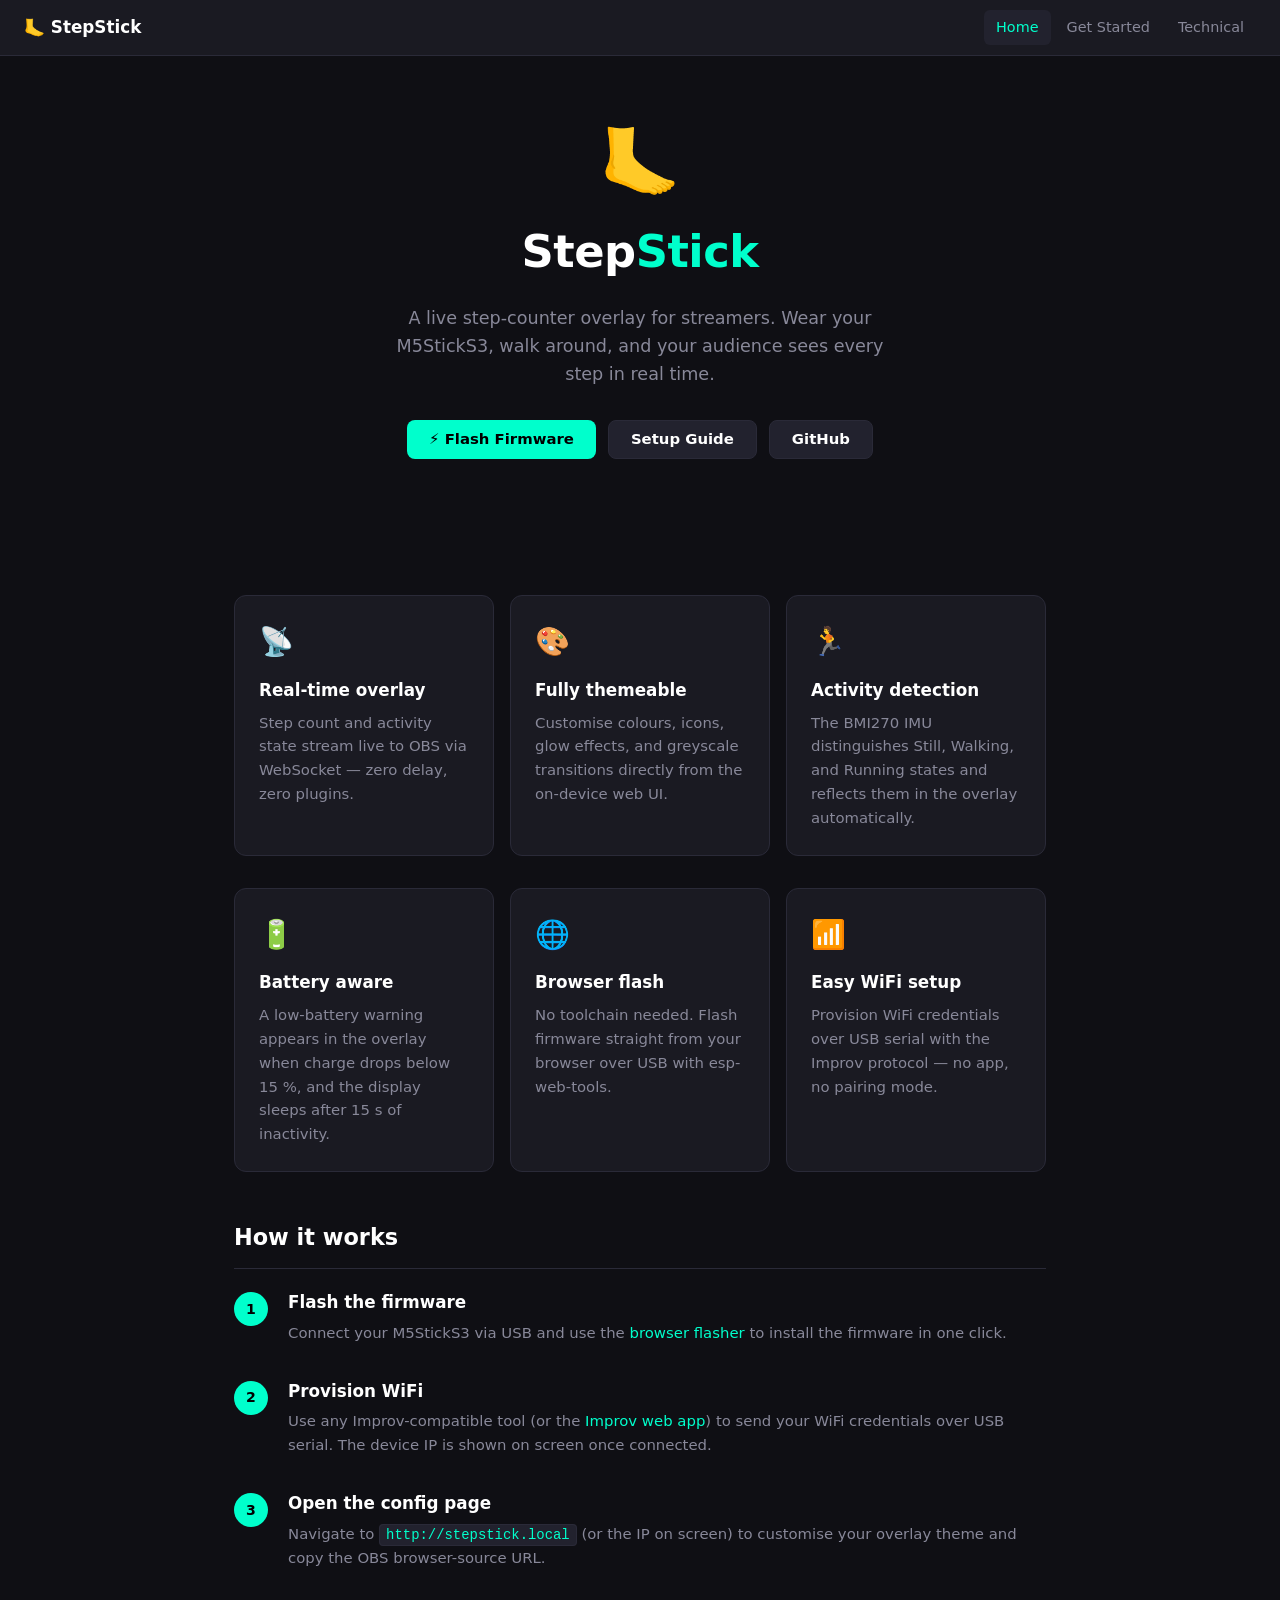
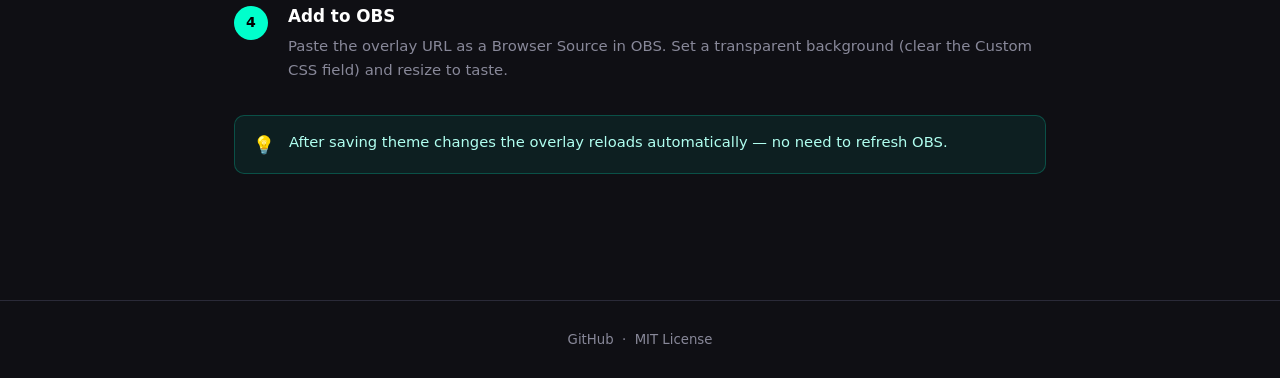
==== docs/index.html @ cbdf73ab "chore: only use stepstick naming" ====
<!DOCTYPE html>
<html lang="en">
<head>
  <meta charset="UTF-8">
  <meta name="viewport" content="width=device-width, initial-scale=1.0">
  <title>StepStick — Stream Pedometer</title>
  <meta name="description" content="A step-counter overlay for live streamers. Runs on M5Stack StickS3 and integrates with OBS via browser source.">
  <link rel="icon" href="data:image/svg+xml,<svg xmlns='http://www.w3.org/2000/svg' viewBox='0 0 100 100'><text y='.9em' font-size='90'>🦶</text></svg>">
  <link rel="stylesheet" href="./style.css">
</head>
<body>

<nav>
  <a class="nav-brand" href="./index.html">🦶 StepStick</a>
  <div class="nav-links">
    <a href="./index.html" class="active">Home</a>
    <a href="./setup.html">Get Started</a>
    <a href="./technical.html">Technical</a>
  </div>
</nav>

<div class="hero">
  <span class="hero-icon">🦶</span>
  <h1>Step<span>Stick</span></h1>
  <p>A live step-counter overlay for streamers. Wear your M5StickS3, walk around, and your audience sees every step in real time.</p>
  <div class="btn-row">
    <a class="btn btn-primary" href="./flash.html">⚡ Flash Firmware</a>
    <a class="btn btn-secondary" href="./setup.html">Setup Guide</a>
    <a class="btn btn-secondary" href="https://github.com/jhlwscom/stepstick">GitHub</a>
  </div>
</div>

<div class="container">

  <div class="card-grid">
    <div class="card">
      <div class="card-icon">📡</div>
      <h2>Real-time overlay</h2>
      <p>Step count and activity state stream live to OBS via WebSocket — zero delay, zero plugins.</p>
    </div>
    <div class="card">
      <div class="card-icon">🎨</div>
      <h2>Fully themeable</h2>
      <p>Customise colours, icons, glow effects, and greyscale transitions directly from the on-device web UI.</p>
    </div>
    <div class="card">
      <div class="card-icon">🏃</div>
      <h2>Activity detection</h2>
      <p>The BMI270 IMU distinguishes Still, Walking, and Running states and reflects them in the overlay automatically.</p>
    </div>
    <div class="card">
      <div class="card-icon">🔋</div>
      <h2>Battery aware</h2>
      <p>A low-battery warning appears in the overlay when charge drops below 15 %, and the display sleeps after 15 s of inactivity.</p>
    </div>
    <div class="card">
      <div class="card-icon">🌐</div>
      <h2>Browser flash</h2>
      <p>No toolchain needed. Flash firmware straight from your browser over USB with esp-web-tools.</p>
    </div>
    <div class="card">
      <div class="card-icon">📶</div>
      <h2>Easy WiFi setup</h2>
      <p>Provision WiFi credentials over USB serial with the Improv protocol — no app, no pairing mode.</p>
    </div>
  </div>

  <h2 class="section-title">How it works</h2>

  <ol class="steps">
    <li>
      <div class="step-body">
        <h3>Flash the firmware</h3>
        <p>Connect your M5StickS3 via USB and use the <a href="./flash.html">browser flasher</a> to install the firmware in one click.</p>
      </div>
    </li>
    <li>
      <div class="step-body">
        <h3>Provision WiFi</h3>
        <p>Use any Improv-compatible tool (or the <a href="https://www.improv-wifi.com">Improv web app</a>) to send your WiFi credentials over USB serial. The device IP is shown on screen once connected.</p>
      </div>
    </li>
    <li>
      <div class="step-body">
        <h3>Open the config page</h3>
        <p>Navigate to <code>http://stepstick.local</code> (or the IP on screen) to customise your overlay theme and copy the OBS browser-source URL.</p>
      </div>
    </li>
    <li>
      <div class="step-body">
        <h3>Add to OBS</h3>
        <p>Paste the overlay URL as a Browser Source in OBS. Set a transparent background (clear the Custom CSS field) and resize to taste.</p>
      </div>
    </li>
  </ol>

  <div class="callout tip">
    <span class="callout-icon">💡</span>
    <span>After saving theme changes the overlay reloads automatically — no need to refresh OBS.</span>
  </div>

</div>

<footer>
  <a href="https://github.com/jhlwscom/stepstick">GitHub</a> &nbsp;·&nbsp;
  MIT License
</footer>

</body>
</html>
---- docs/style.css ----
:root {
  --bg: #0f0f14;
  --surface: #1a1a22;
  --surface-2: #22222e;
  --border: #2a2a38;
  --text: #ffffff;
  --muted: #888899;
  --accent: #00ffcc;
  --danger: #ff4444;
}

* { box-sizing: border-box; margin: 0; padding: 0; }

body {
  font-family: system-ui, -apple-system, sans-serif;
  background: var(--bg);
  color: var(--text);
  min-height: 100vh;
  line-height: 1.6;
}

a { color: var(--accent); text-decoration: none; }
a:hover { text-decoration: underline; }

/* ── Navigation ── */
nav {
  display: flex;
  align-items: center;
  justify-content: space-between;
  padding: 0 24px;
  height: 56px;
  border-bottom: 1px solid var(--border);
  background: var(--surface);
  position: sticky;
  top: 0;
  z-index: 100;
}

.nav-brand {
  display: flex;
  align-items: center;
  gap: 10px;
  font-weight: 700;
  font-size: 1.05rem;
  color: var(--text);
  text-decoration: none;
}

.nav-links {
  display: flex;
  gap: 4px;
}

.nav-links a {
  color: var(--muted);
  padding: 6px 12px;
  border-radius: 6px;
  font-size: 0.9rem;
  transition: color 0.15s, background 0.15s;
}

.nav-links a:hover,
.nav-links a.active {
  color: var(--text);
  background: var(--surface-2);
  text-decoration: none;
}

.nav-links a.active { color: var(--accent); }

/* ── Layout ── */
.container {
  max-width: 860px;
  margin: 0 auto;
  padding: 48px 24px;
}

/* ── Hero ── */
.hero {
  text-align: center;
  padding: 72px 24px 56px;
  max-width: 700px;
  margin: 0 auto;
}

.hero-icon {
  font-size: 64px;
  line-height: 1;
  margin-bottom: 24px;
  display: block;
}

.hero h1 {
  font-size: 2.8rem;
  font-weight: 800;
  letter-spacing: -0.5px;
  margin-bottom: 16px;
}

.hero h1 span { color: var(--accent); }

.hero p {
  font-size: 1.1rem;
  color: var(--muted);
  max-width: 520px;
  margin: 0 auto 32px;
}

.btn-row {
  display: flex;
  gap: 12px;
  justify-content: center;
  flex-wrap: wrap;
}

/* ── Buttons ── */
.btn {
  display: inline-flex;
  align-items: center;
  gap: 8px;
  padding: 11px 22px;
  border-radius: 8px;
  font-weight: 600;
  font-size: 0.93rem;
  cursor: pointer;
  transition: opacity 0.15s, transform 0.1s;
  border: none;
  text-decoration: none;
  line-height: 1;
}

.btn:hover { opacity: 0.82; transform: translateY(-1px); text-decoration: none; }
.btn:active { transform: translateY(0); }

.btn-primary { background: var(--accent); color: #000; }
.btn-secondary { background: var(--surface-2); color: var(--text); border: 1px solid var(--border); }
.btn-install { background: var(--accent); color: #000; font-weight: 700; padding: 13px 28px; font-size: 1rem; border-radius: 8px; cursor: pointer; border: none; }
.btn-install:hover { opacity: 0.85; }

/* ── Cards ── */
.card {
  background: var(--surface);
  border: 1px solid var(--border);
  border-radius: 12px;
  padding: 24px;
  margin-bottom: 16px;
}

.card h2 {
  font-size: 1.05rem;
  font-weight: 700;
  margin-bottom: 8px;
}

.card p { color: var(--muted); font-size: 0.93rem; }

.card-grid {
  display: grid;
  grid-template-columns: repeat(auto-fill, minmax(230px, 1fr));
  gap: 16px;
  margin: 32px 0;
}

.card-icon { font-size: 28px; margin-bottom: 12px; }

/* ── Section title ── */
h2.section-title {
  font-size: 1.4rem;
  font-weight: 700;
  margin-bottom: 20px;
  padding-bottom: 12px;
  border-bottom: 1px solid var(--border);
}

/* ── Steps ── */
.steps { list-style: none; counter-reset: step; }

.steps > li {
  counter-increment: step;
  display: flex;
  gap: 20px;
  margin-bottom: 32px;
}

.steps > li::before {
  content: counter(step);
  flex-shrink: 0;
  width: 34px;
  height: 34px;
  background: var(--accent);
  color: #000;
  border-radius: 50%;
  display: flex;
  align-items: center;
  justify-content: center;
  font-weight: 800;
  font-size: 0.88rem;
  margin-top: 3px;
}

.step-body h3 { font-size: 1.05rem; font-weight: 700; margin-bottom: 6px; }

.step-body p,
.step-body ul { color: var(--muted); font-size: 0.93rem; }

.step-body ul { margin-top: 8px; padding-left: 20px; }
.step-body ul li { margin-bottom: 4px; list-style: disc; }

/* ── Code ── */
pre, code {
  font-family: 'Fira Code', 'Cascadia Code', ui-monospace, monospace;
  font-size: 0.87rem;
}

pre {
  background: var(--surface-2);
  border: 1px solid var(--border);
  border-radius: 8px;
  padding: 14px 18px;
  overflow-x: auto;
  margin: 10px 0;
}

code {
  background: var(--surface-2);
  border: 1px solid var(--border);
  padding: 2px 6px;
  border-radius: 4px;
  color: var(--accent);
}

pre code { background: none; border: none; padding: 0; color: var(--accent); }

/* ── Tables ── */
.table-wrap { overflow-x: auto; margin: 12px 0; border-radius: 10px; border: 1px solid var(--border); }

table { width: 100%; border-collapse: collapse; font-size: 0.9rem; }

th, td { text-align: left; padding: 10px 14px; border-bottom: 1px solid var(--border); }

th {
  color: var(--muted);
  font-weight: 600;
  font-size: 0.78rem;
  text-transform: uppercase;
  letter-spacing: 0.5px;
  background: var(--surface-2);
}

tr:last-child td { border-bottom: none; }

/* ── Callout ── */
.callout {
  display: flex;
  gap: 14px;
  padding: 14px 18px;
  border-radius: 10px;
  margin: 14px 0;
  font-size: 0.92rem;
}

.callout.tip {
  background: rgba(0, 255, 204, 0.07);
  border: 1px solid rgba(0, 255, 204, 0.22);
  color: #b0fff0;
}

.callout.warn {
  background: rgba(255, 68, 68, 0.07);
  border: 1px solid rgba(255, 68, 68, 0.22);
  color: #ffbbbb;
}

.callout-icon { font-size: 1.1rem; flex-shrink: 0; margin-top: 1px; }

/* ── Badge ── */
.badge {
  display: inline-block;
  padding: 2px 7px;
  border-radius: 4px;
  font-size: 0.75rem;
  font-weight: 700;
  text-transform: uppercase;
  letter-spacing: 0.4px;
  font-family: ui-monospace, monospace;
}

.badge-get  { background: rgba(0, 200, 100, 0.15); color: #00c864; }
.badge-post { background: rgba(255, 180, 0,   0.15); color: #ffb400; }
.badge-ws   { background: rgba(0, 200, 255,  0.15); color: #00c8ff; }

/* ── Footer ── */
footer {
  text-align: center;
  padding: 28px 24px;
  color: var(--muted);
  font-size: 0.83rem;
  border-top: 1px solid var(--border);
  margin-top: 64px;
}

footer a { color: var(--muted); }
footer a:hover { color: var(--accent); text-decoration: none; }

/* ── Responsive ── */
@media (max-width: 600px) {
  .hero h1 { font-size: 2rem; }
  .nav-links a { padding: 6px 8px; font-size: 0.8rem; }
  .container { padding: 32px 16px; }
  nav { padding: 0 16px; }
}
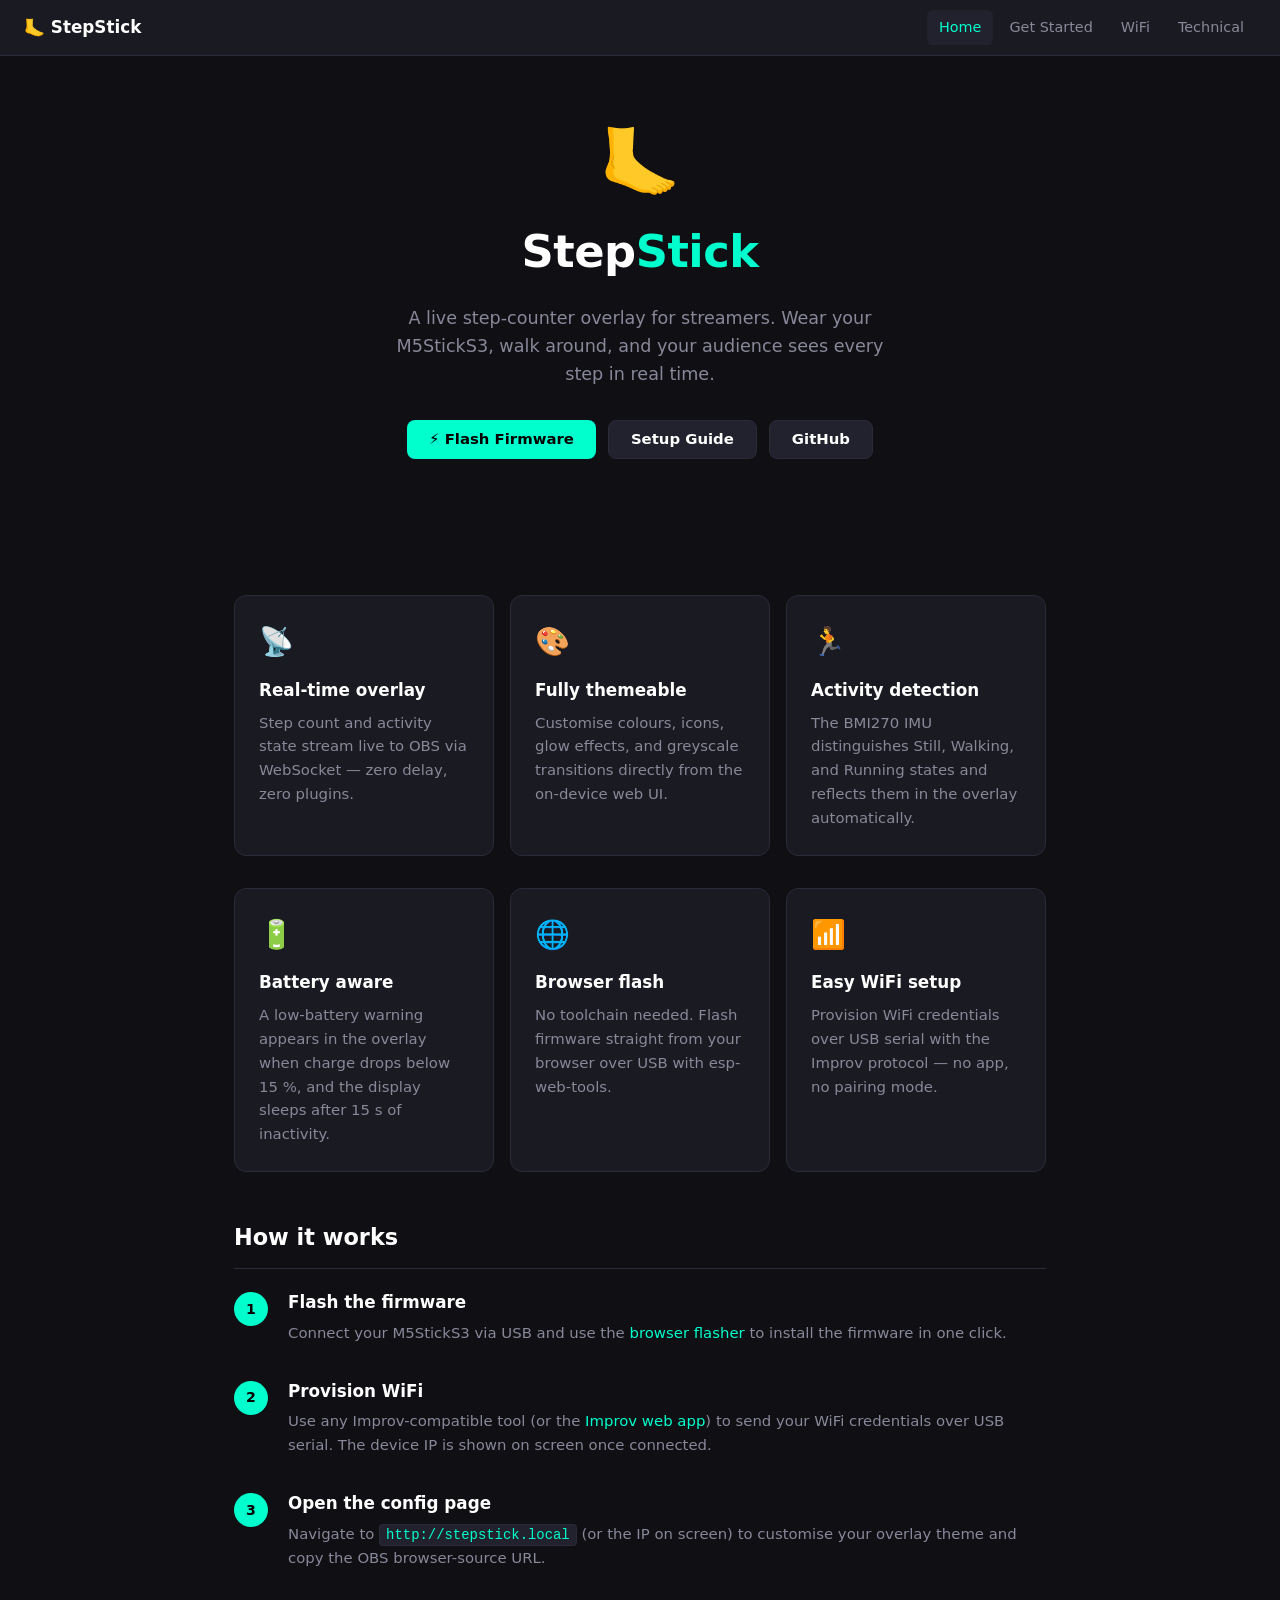
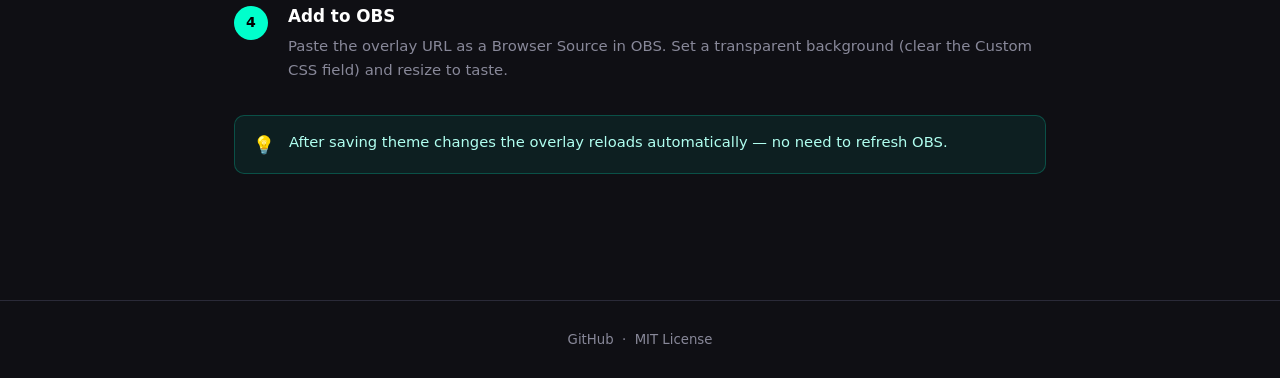
==== commit 2cf53f17: "feat: add dedicated WiFi provisioning page and clean up setup flow" ====
--- a/docs/index.html
+++ b/docs/index.html
@@ -15,6 +15,7 @@
   <div class="nav-links">
     <a href="./index.html" class="active">Home</a>
     <a href="./setup.html">Get Started</a>
+    <a href="./wifi.html">WiFi</a>
     <a href="./technical.html">Technical</a>
   </div>
 </nav>
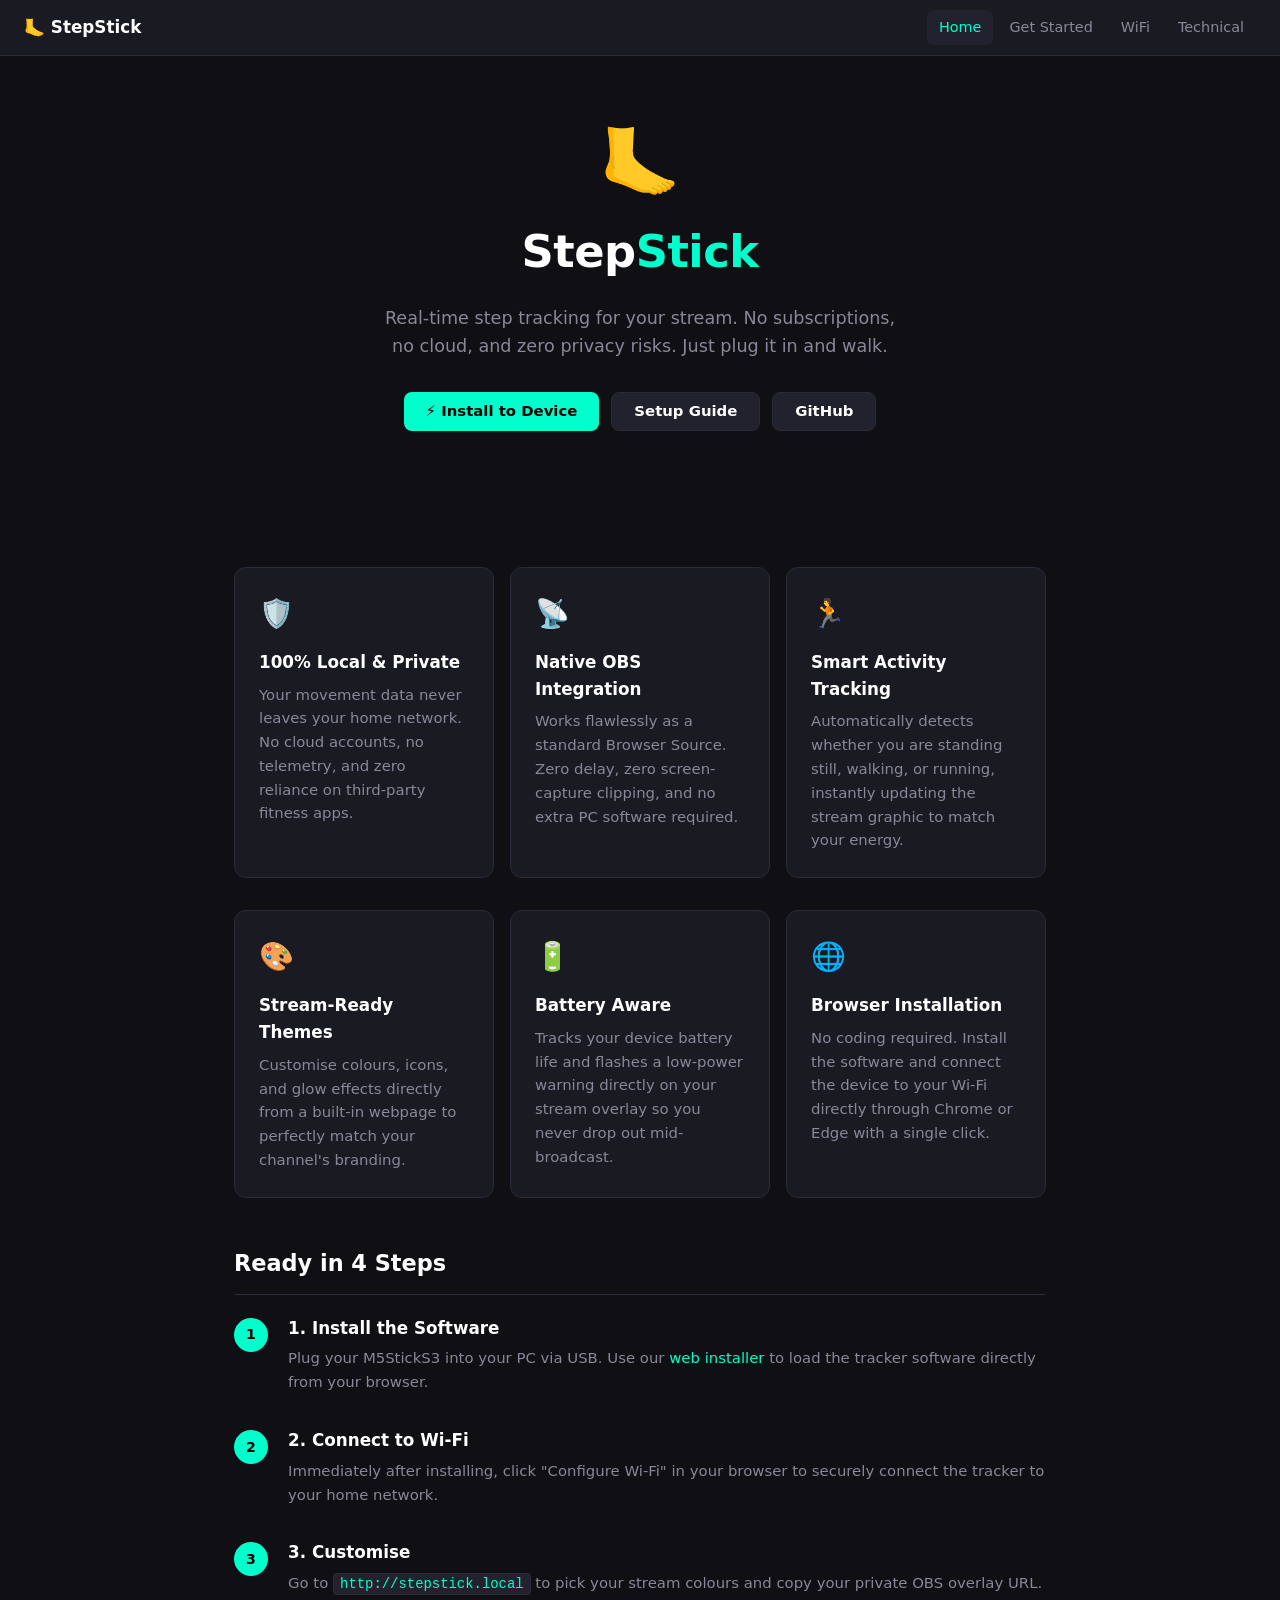
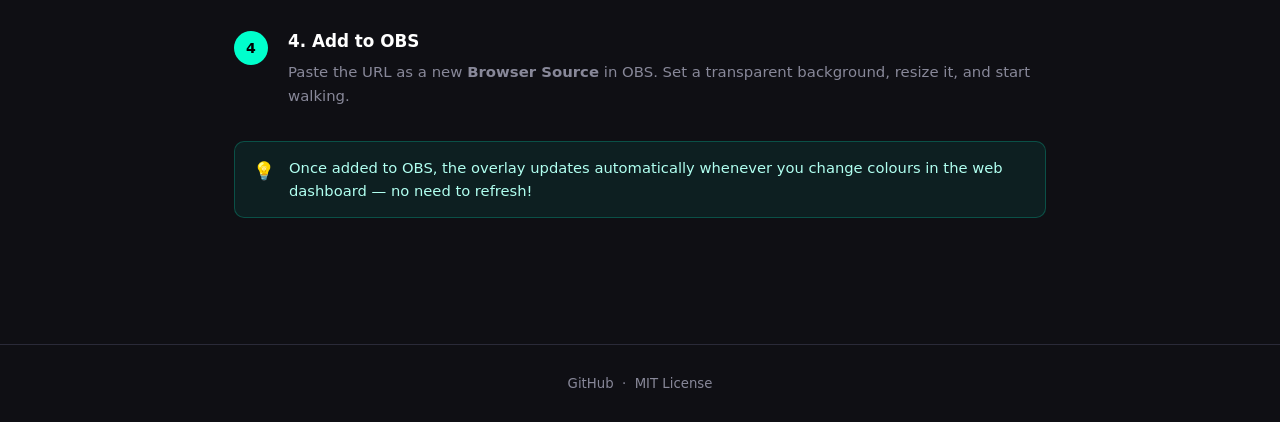
==== commit 4553ec0a: "docs: update with more direct intro" ====
--- a/docs/index.html
+++ b/docs/index.html
@@ -1,111 +1,127 @@
 <!DOCTYPE html>
 <html lang="en">
+
 <head>
   <meta charset="UTF-8">
   <meta name="viewport" content="width=device-width, initial-scale=1.0">
   <title>StepStick — Stream Pedometer</title>
-  <meta name="description" content="A step-counter overlay for live streamers. Runs on M5Stack StickS3 and integrates with OBS via browser source.">
-  <link rel="icon" href="data:image/svg+xml,<svg xmlns='http://www.w3.org/2000/svg' viewBox='0 0 100 100'><text y='.9em' font-size='90'>🦶</text></svg>">
+  <meta name="description" content="A private, local step-counter overlay for live streamers. Plug and play with OBS.">
+  <link rel="icon"
+    href="data:image/svg+xml,<svg xmlns='http://www.w3.org/2000/svg' viewBox='0 0 100 100'><text y='.9em' font-size='90'>🦶</text></svg>">
   <link rel="stylesheet" href="./style.css">
 </head>
+
 <body>
 
-<nav>
-  <a class="nav-brand" href="./index.html">🦶 StepStick</a>
-  <div class="nav-links">
-    <a href="./index.html" class="active">Home</a>
-    <a href="./setup.html">Get Started</a>
-    <a href="./wifi.html">WiFi</a>
-    <a href="./technical.html">Technical</a>
-  </div>
-</nav>
+  <nav>
+    <a class="nav-brand" href="./index.html">🦶 StepStick</a>
+    <div class="nav-links">
+      <a href="./index.html" class="active">Home</a>
+      <a href="./setup.html">Get Started</a>
+      <a href="./wifi.html">WiFi</a>
+      <a href="./technical.html">Technical</a>
+    </div>
+  </nav>
 
-<div class="hero">
-  <span class="hero-icon">🦶</span>
-  <h1>Step<span>Stick</span></h1>
-  <p>A live step-counter overlay for streamers. Wear your M5StickS3, walk around, and your audience sees every step in real time.</p>
-  <div class="btn-row">
-    <a class="btn btn-primary" href="./flash.html">⚡ Flash Firmware</a>
-    <a class="btn btn-secondary" href="./setup.html">Setup Guide</a>
-    <a class="btn btn-secondary" href="https://github.com/jhlwscom/stepstick">GitHub</a>
-  </div>
-</div>
-
-<div class="container">
-
-  <div class="card-grid">
-    <div class="card">
-      <div class="card-icon">📡</div>
-      <h2>Real-time overlay</h2>
-      <p>Step count and activity state stream live to OBS via WebSocket — zero delay, zero plugins.</p>
-    </div>
-    <div class="card">
-      <div class="card-icon">🎨</div>
-      <h2>Fully themeable</h2>
-      <p>Customise colours, icons, glow effects, and greyscale transitions directly from the on-device web UI.</p>
-    </div>
-    <div class="card">
-      <div class="card-icon">🏃</div>
-      <h2>Activity detection</h2>
-      <p>The BMI270 IMU distinguishes Still, Walking, and Running states and reflects them in the overlay automatically.</p>
-    </div>
-    <div class="card">
-      <div class="card-icon">🔋</div>
-      <h2>Battery aware</h2>
-      <p>A low-battery warning appears in the overlay when charge drops below 15 %, and the display sleeps after 15 s of inactivity.</p>
-    </div>
-    <div class="card">
-      <div class="card-icon">🌐</div>
-      <h2>Browser flash</h2>
-      <p>No toolchain needed. Flash firmware straight from your browser over USB with esp-web-tools.</p>
-    </div>
-    <div class="card">
-      <div class="card-icon">📶</div>
-      <h2>Easy WiFi setup</h2>
-      <p>Provision WiFi credentials over USB serial with the Improv protocol — no app, no pairing mode.</p>
+  <div class="hero">
+    <span class="hero-icon">🦶</span>
+    <h1>Step<span>Stick</span></h1>
+    <p>Real-time step tracking for your stream. No subscriptions, no cloud, and zero privacy risks. Just plug it in and
+      walk.</p>
+    <div class="btn-row">
+      <a class="btn btn-primary" href="./flash.html">⚡ Install to Device</a>
+      <a class="btn btn-secondary" href="./setup.html">Setup Guide</a>
+      <a class="btn btn-secondary" href="https://github.com/jhlwscom/stepstick">GitHub</a>
     </div>
   </div>
 
-  <h2 class="section-title">How it works</h2>
+  <div class="container">
 
-  <ol class="steps">
-    <li>
-      <div class="step-body">
-        <h3>Flash the firmware</h3>
-        <p>Connect your M5StickS3 via USB and use the <a href="./flash.html">browser flasher</a> to install the firmware in one click.</p>
+    <div class="card-grid">
+      <div class="card">
+        <div class="card-icon">🛡️</div>
+        <h2>100% Local & Private</h2>
+        <p>Your movement data never leaves your home network. No cloud accounts, no telemetry, and zero reliance on
+          third-party fitness apps.</p>
       </div>
-    </li>
-    <li>
-      <div class="step-body">
-        <h3>Provision WiFi</h3>
-        <p>Use any Improv-compatible tool (or the <a href="https://www.improv-wifi.com">Improv web app</a>) to send your WiFi credentials over USB serial. The device IP is shown on screen once connected.</p>
+      <div class="card">
+        <div class="card-icon">📡</div>
+        <h2>Native OBS Integration</h2>
+        <p>Works flawlessly as a standard Browser Source. Zero delay, zero screen-capture clipping, and no extra PC
+          software required.</p>
       </div>
-    </li>
-    <li>
-      <div class="step-body">
-        <h3>Open the config page</h3>
-        <p>Navigate to <code>http://stepstick.local</code> (or the IP on screen) to customise your overlay theme and copy the OBS browser-source URL.</p>
+      <div class="card">
+        <div class="card-icon">🏃</div>
+        <h2>Smart Activity Tracking</h2>
+        <p>Automatically detects whether you are standing still, walking, or running, instantly updating the stream
+          graphic to match your energy.</p>
       </div>
-    </li>
-    <li>
-      <div class="step-body">
-        <h3>Add to OBS</h3>
-        <p>Paste the overlay URL as a Browser Source in OBS. Set a transparent background (clear the Custom CSS field) and resize to taste.</p>
+      <div class="card">
+        <div class="card-icon">🎨</div>
+        <h2>Stream-Ready Themes</h2>
+        <p>Customise colours, icons, and glow effects directly from a built-in webpage to perfectly match your channel's
+          branding.</p>
       </div>
-    </li>
-  </ol>
+      <div class="card">
+        <div class="card-icon">🔋</div>
+        <h2>Battery Aware</h2>
+        <p>Tracks your device battery life and flashes a low-power warning directly on your stream overlay so you never
+          drop out mid-broadcast.</p>
+      </div>
+      <div class="card">
+        <div class="card-icon">🌐</div>
+        <h2>Browser Installation</h2>
+        <p>No coding required. Install the software and connect the device to your Wi-Fi directly through Chrome or Edge
+          with a single click.</p>
+      </div>
+    </div>
 
-  <div class="callout tip">
-    <span class="callout-icon">💡</span>
-    <span>After saving theme changes the overlay reloads automatically — no need to refresh OBS.</span>
+    <h2 class="section-title">Ready in 4 Steps</h2>
+
+    <ol class="steps">
+      <li>
+        <div class="step-body">
+          <h3>1. Install the Software</h3>
+          <p>Plug your M5StickS3 into your PC via USB. Use our <a href="./flash.html">web installer</a> to load the
+            tracker software directly from your browser.</p>
+        </div>
+      </li>
+      <li>
+        <div class="step-body">
+          <h3>2. Connect to Wi-Fi</h3>
+          <p>Immediately after installing, click "Configure Wi-Fi" in your browser to securely connect the tracker to
+            your home network.</p>
+        </div>
+      </li>
+      <li>
+        <div class="step-body">
+          <h3>3. Customise</h3>
+          <p>Go to <code>http://stepstick.local</code> to pick your stream colours and copy your private OBS overlay
+            URL.</p>
+        </div>
+      </li>
+      <li>
+        <div class="step-body">
+          <h3>4. Add to OBS</h3>
+          <p>Paste the URL as a new <strong>Browser Source</strong> in OBS. Set a transparent background, resize it, and
+            start walking.</p>
+        </div>
+      </li>
+    </ol>
+
+    <div class="callout tip">
+      <span class="callout-icon">💡</span>
+      <span>Once added to OBS, the overlay updates automatically whenever you change colours in the web dashboard — no
+        need to refresh!</span>
+    </div>
+
   </div>
 
-</div>
-
-<footer>
-  <a href="https://github.com/jhlwscom/stepstick">GitHub</a> &nbsp;·&nbsp;
-  MIT License
-</footer>
+  <footer>
+    <a href="https://github.com/jhlwscom/stepstick">GitHub</a> &nbsp;·&nbsp;
+    MIT License
+  </footer>
 
 </body>
-</html>
+
+</html>
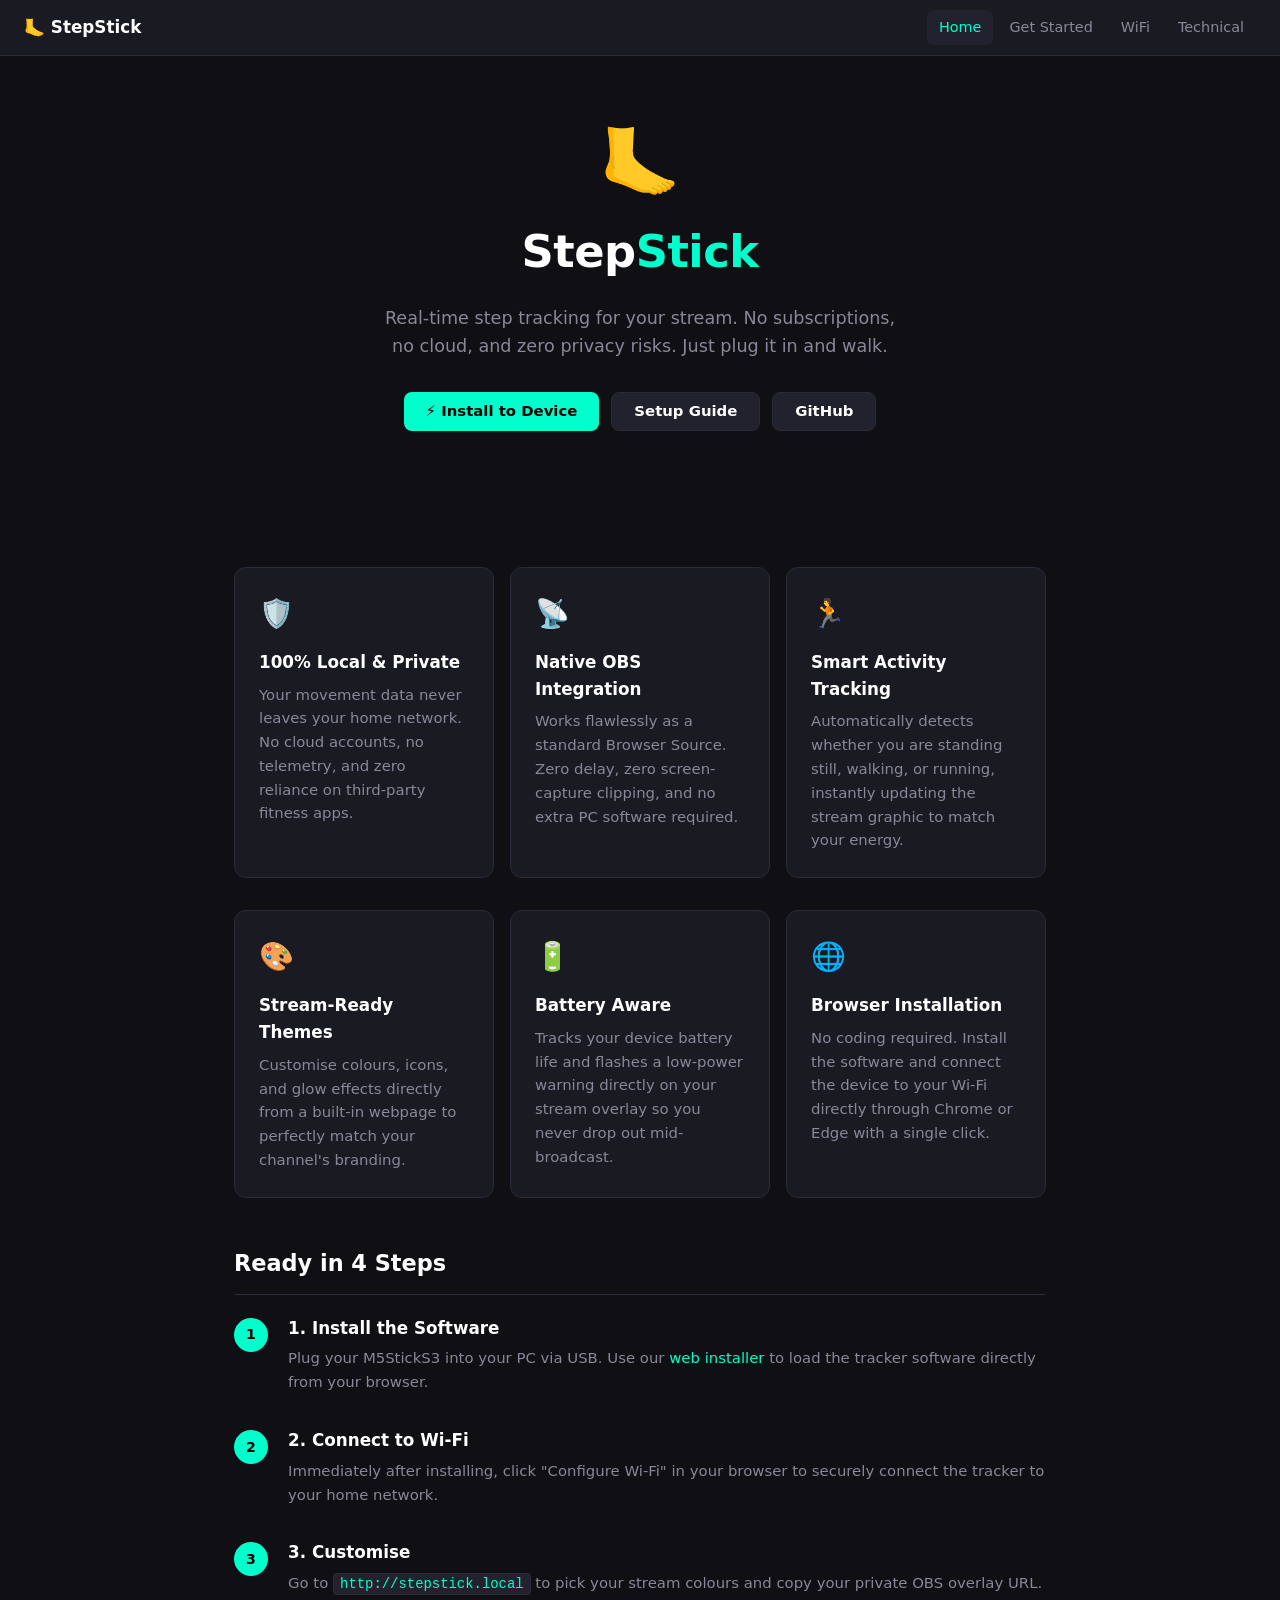
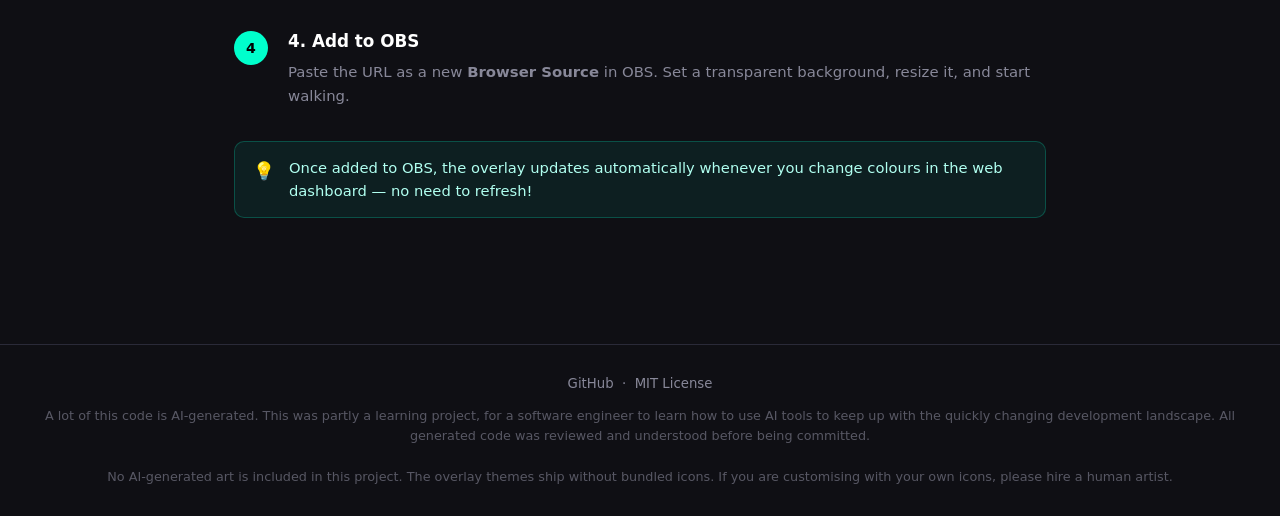
==== commit ad3c25ed: "docs: ai callout" ====
--- a/docs/index.html
+++ b/docs/index.html
@@ -120,6 +120,13 @@
   <footer>
     <a href="https://github.com/jhlwscom/stepstick">GitHub</a> &nbsp;·&nbsp;
     MIT License
+    <p style="margin-top:0.75rem; font-size:0.8rem; opacity:0.6;">
+      A lot of this code is AI-generated. This was partly a learning project, for a software engineer to learn how to
+      use AI tools to keep up with the quickly changing development landscape. All generated code was reviewed and
+      understood before being committed.<br><br>
+      No AI-generated art is included in this project. The overlay themes ship without bundled icons. If you are
+      customising with your own icons, please hire a human artist.
+    </p>
   </footer>
 
 </body>
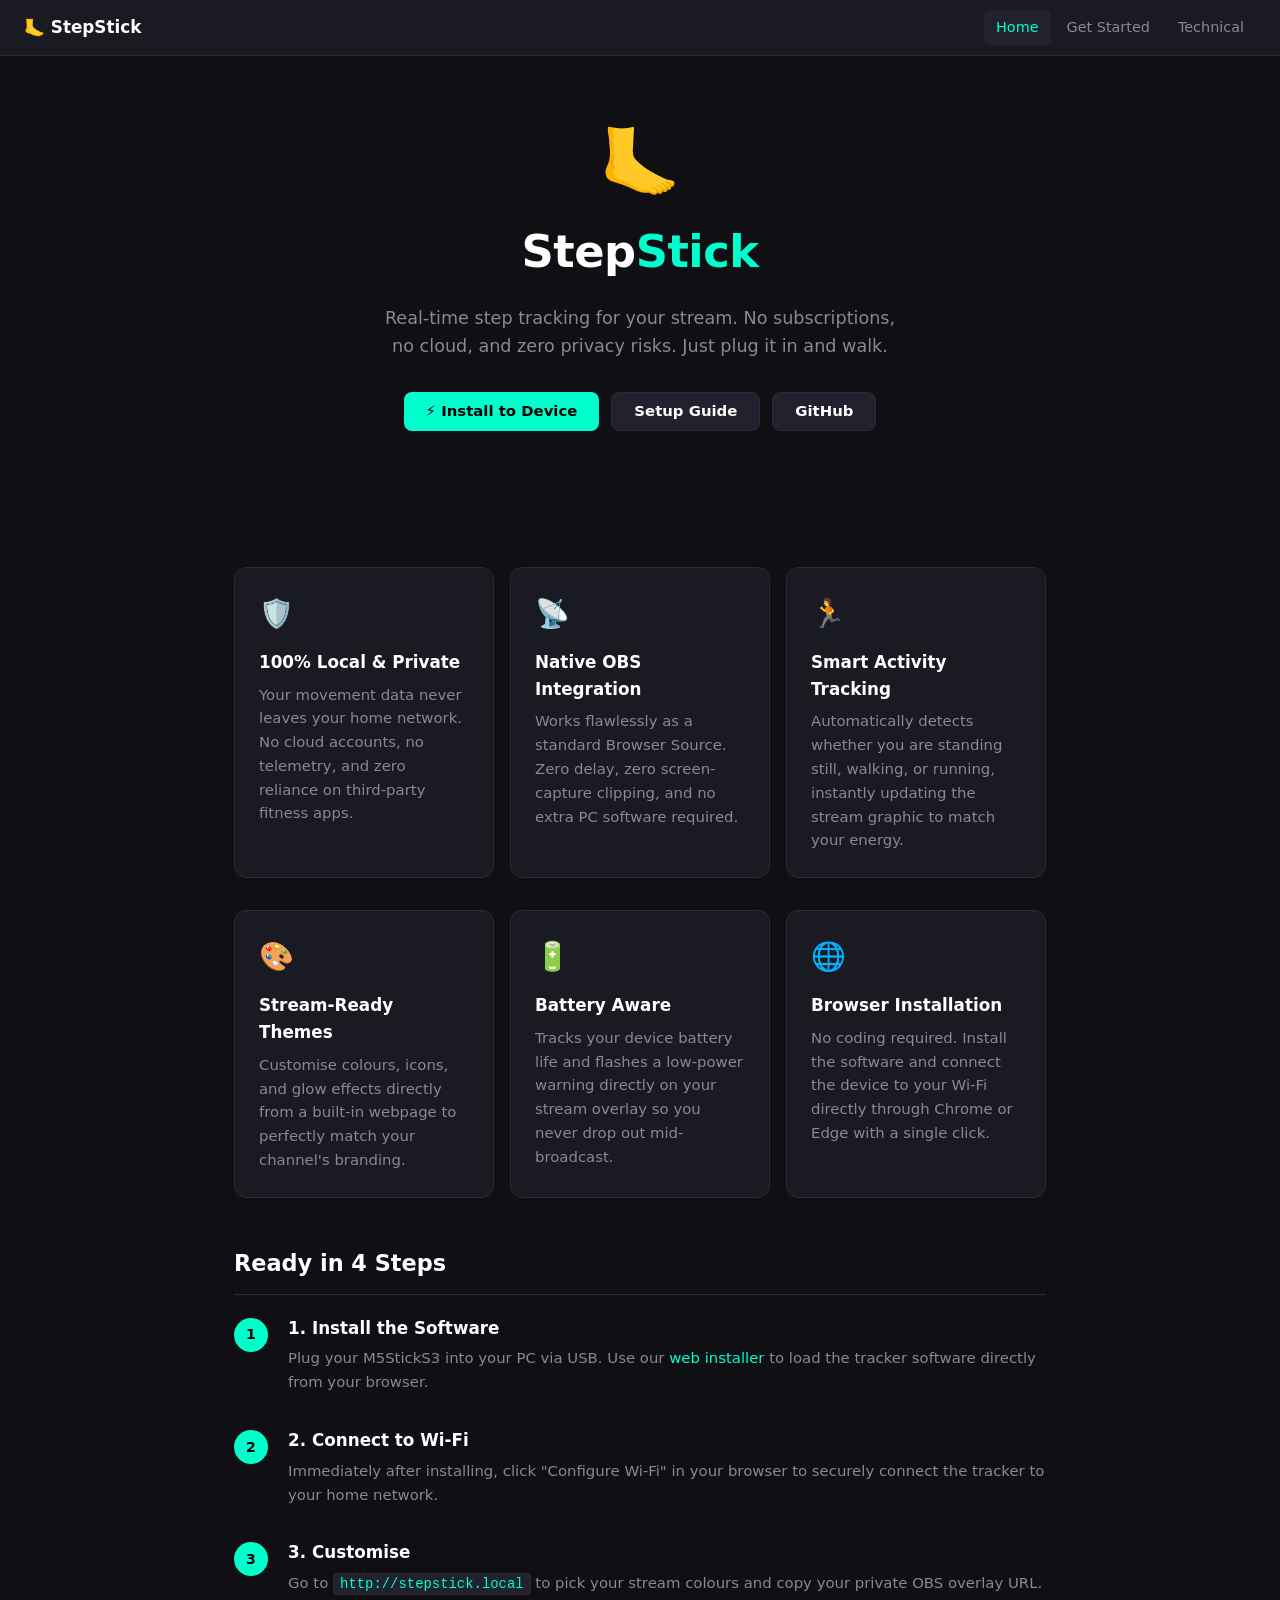
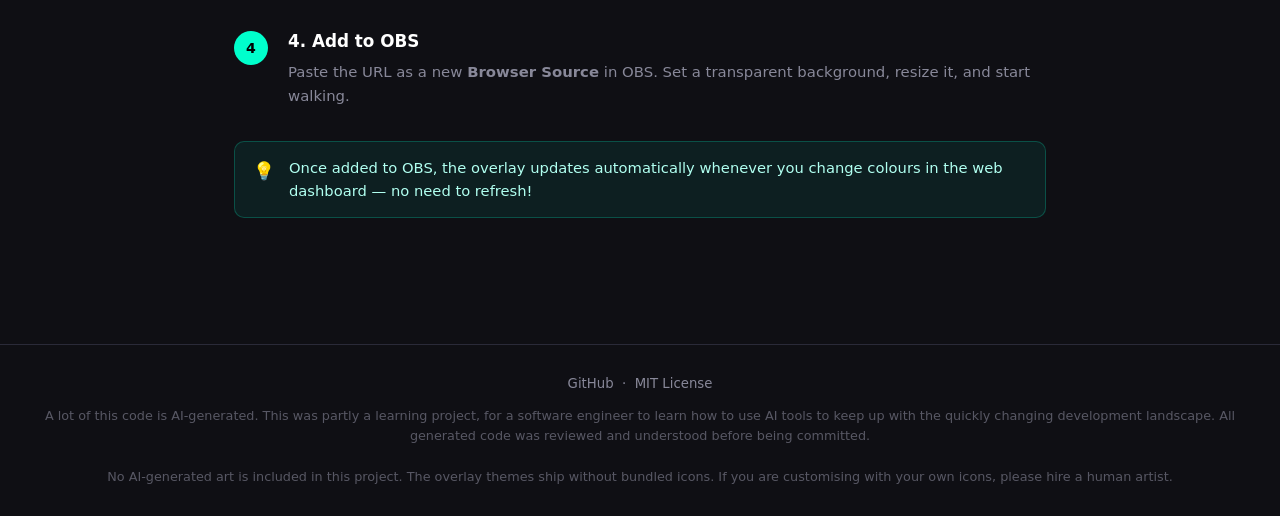
==== commit ea709e4d: "docs: consolidate setup flow and fix button labels Merge wifi provisioning into the Get Started page" ====
--- a/docs/index.html
+++ b/docs/index.html
@@ -18,7 +18,6 @@
     <div class="nav-links">
       <a href="./index.html" class="active">Home</a>
       <a href="./setup.html">Get Started</a>
-      <a href="./wifi.html">WiFi</a>
       <a href="./technical.html">Technical</a>
     </div>
   </nav>
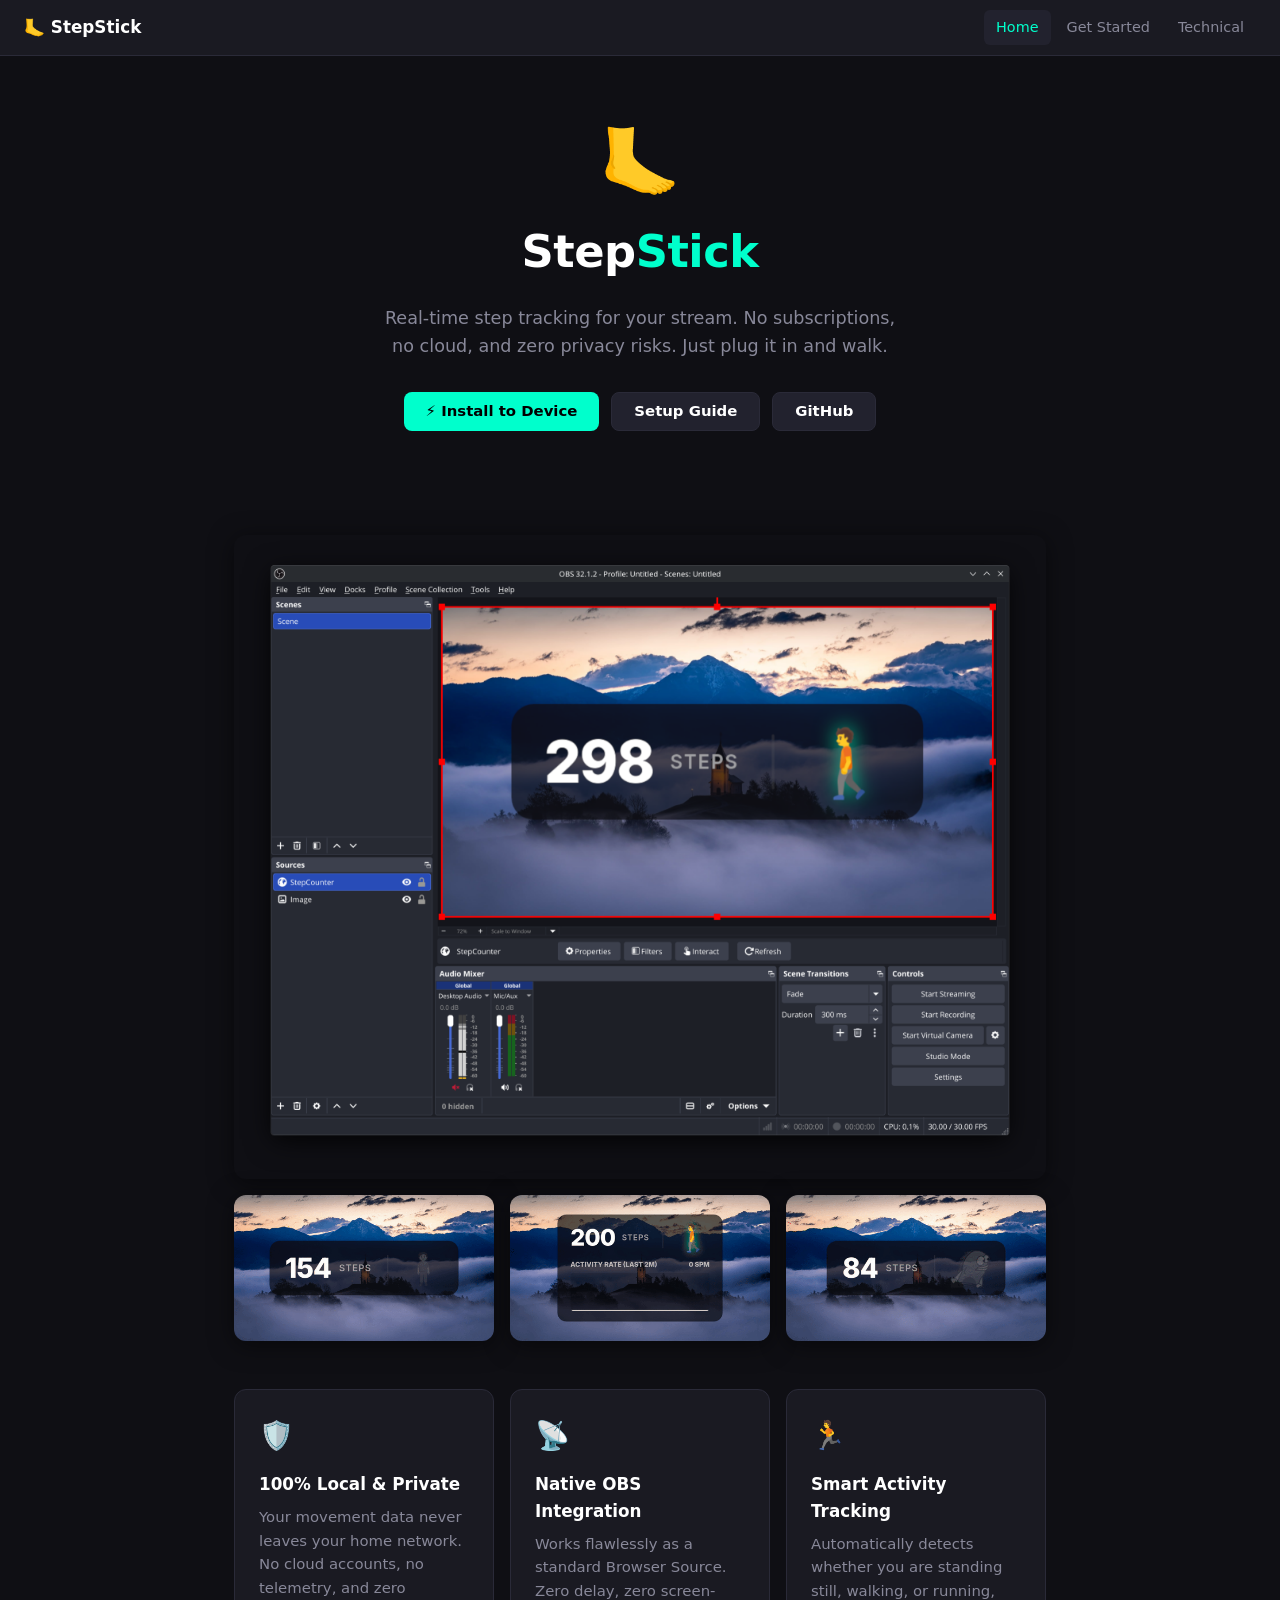
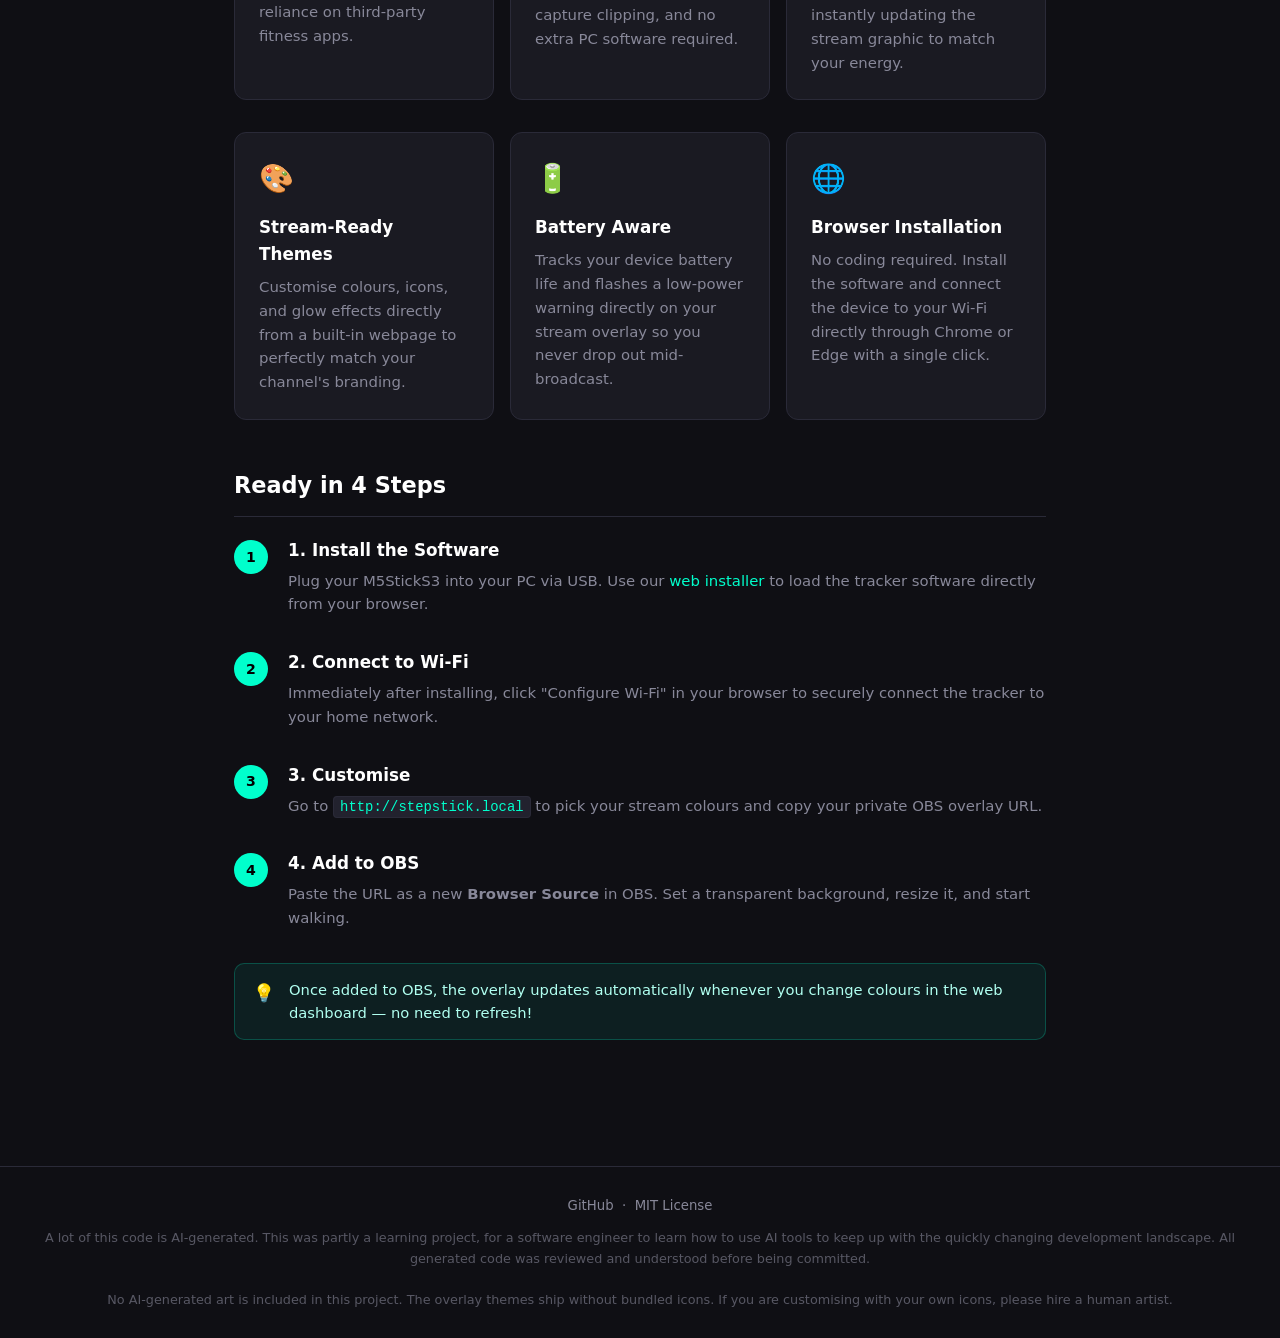
==== commit b06068ec: "feat: improve overlay icon rendering and docs visuals - Fix status icon/emote sizing to use fixed co" ====
--- a/docs/index.html
+++ b/docs/index.html
@@ -35,6 +35,15 @@
   </div>
 
   <div class="container">
+
+    <div style="margin-bottom:48px;">
+      <img src="./images/Screenshot_20260525_191421.png" alt="StepStick overlay live inside OBS" style="width:100%; border-radius:12px; box-shadow:0 4px 24px rgba(0,0,0,0.5); margin-bottom:16px; display:block;">
+      <div style="display:flex; gap:16px; flex-wrap:wrap;">
+        <img src="./images/standard.gif" alt="Standard mode — step counter with activity icon" style="flex:1; min-width:0; width:33%; border-radius:12px; box-shadow:0 4px 24px rgba(0,0,0,0.5);">
+        <img src="./images/advanced.gif" alt="Advanced mode — step counter with activity chart" style="flex:1; min-width:0; width:33%; border-radius:12px; box-shadow:0 4px 24px rgba(0,0,0,0.5);">
+        <img src="./images/custom.gif" alt="Custom icon mode — personalised emote" style="flex:1; min-width:0; width:33%; border-radius:12px; box-shadow:0 4px 24px rgba(0,0,0,0.5);">
+      </div>
+    </div>
 
     <div class="card-grid">
       <div class="card">
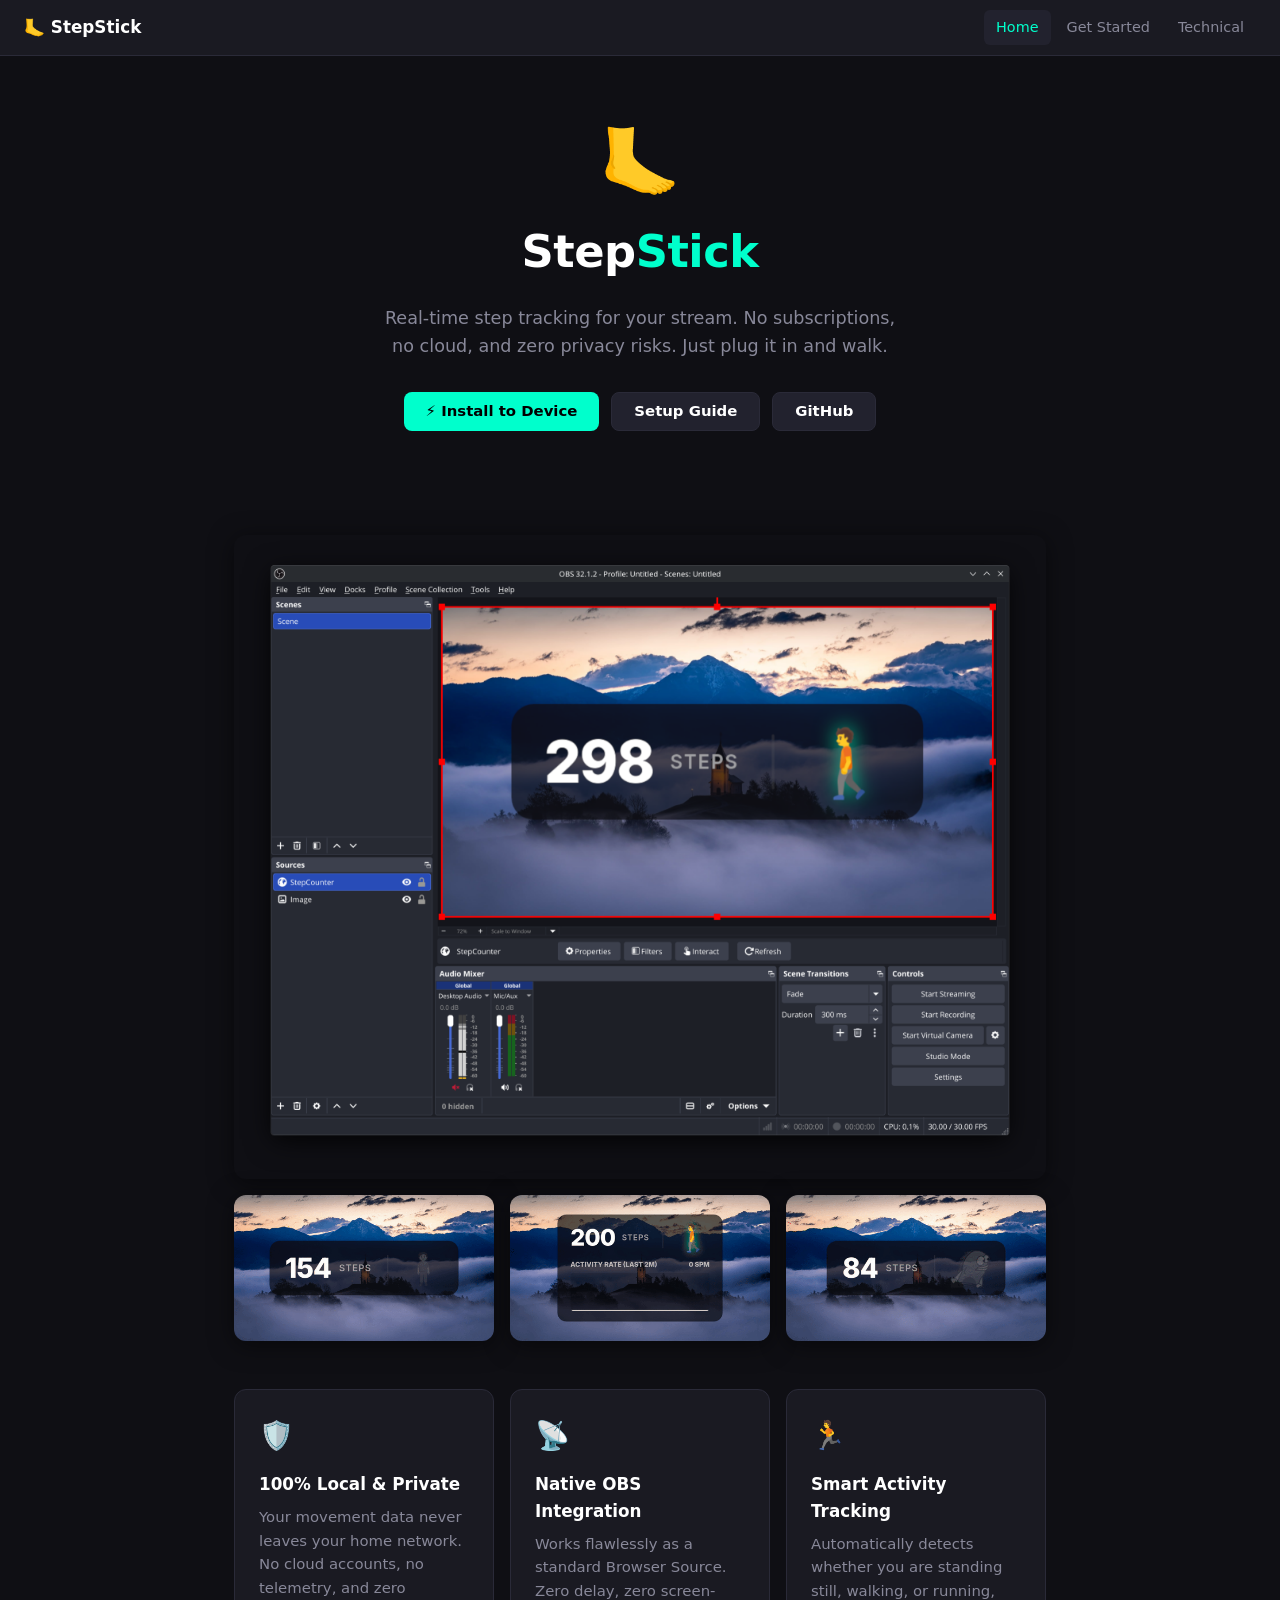
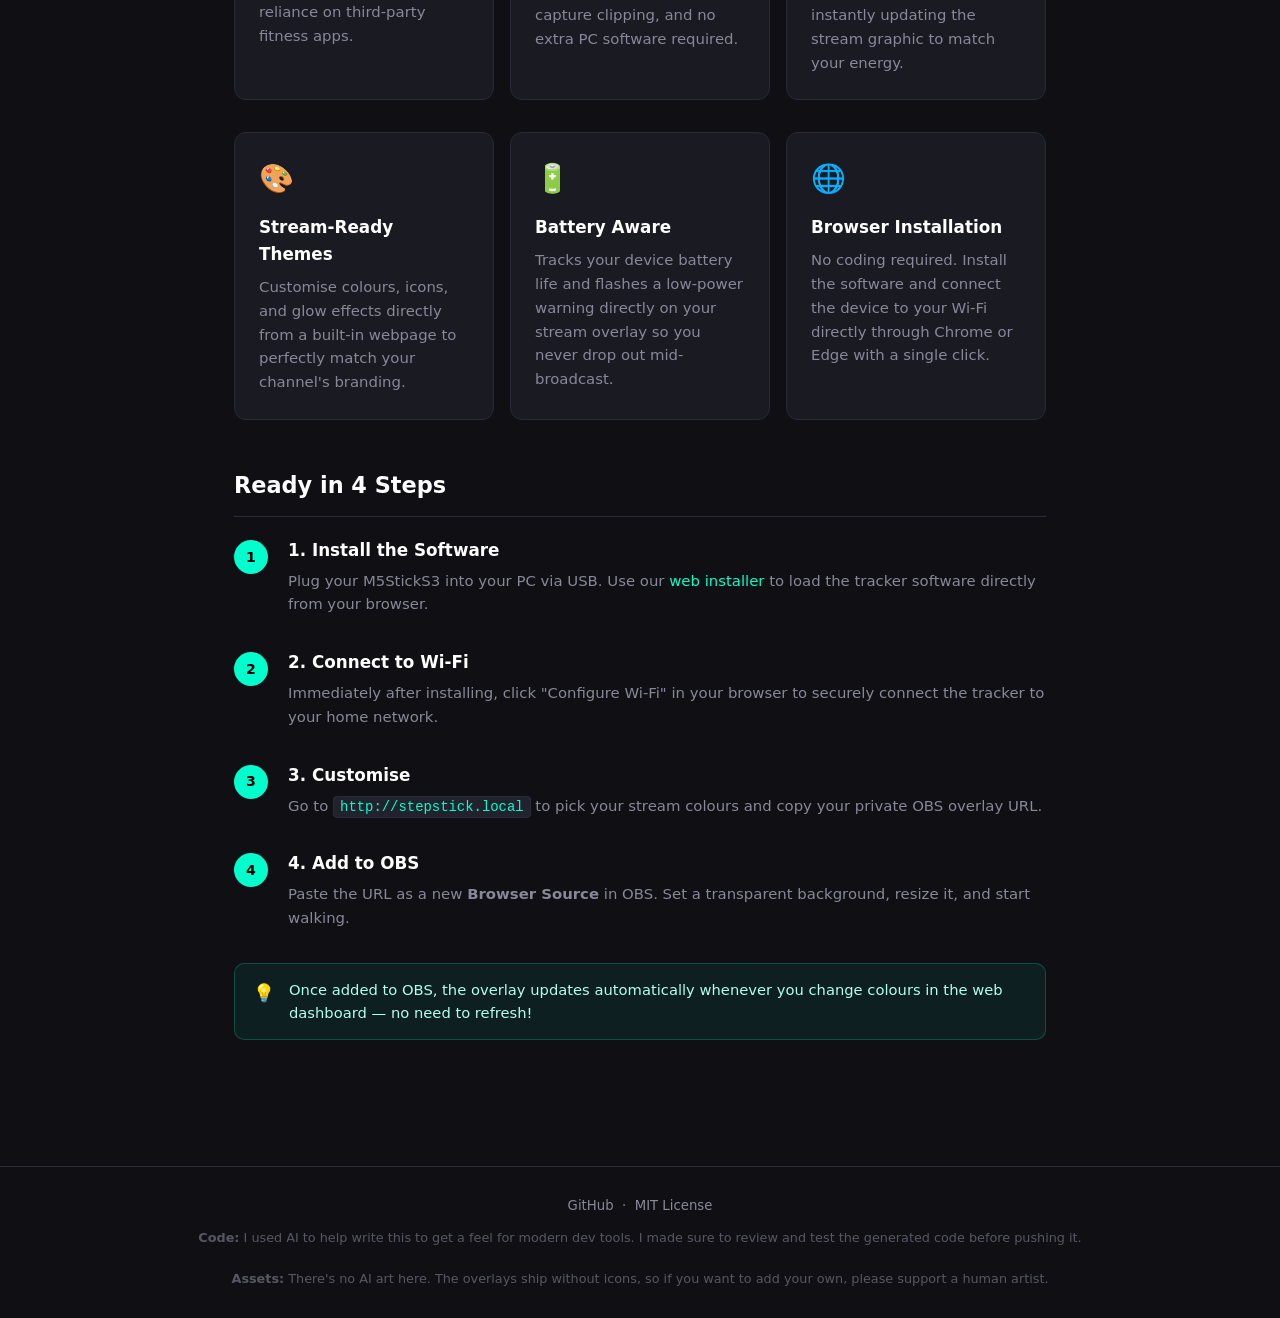
==== commit 10eb4b29: "chore: adopt MIT license" ====
--- a/docs/index.html
+++ b/docs/index.html
@@ -127,13 +127,10 @@
 
   <footer>
     <a href="https://github.com/jhlwscom/stepstick">GitHub</a> &nbsp;·&nbsp;
-    MIT License
+    <a href="https://github.com/jhlwscom/stepstick/blob/main/LICENSE">MIT License</a>
     <p style="margin-top:0.75rem; font-size:0.8rem; opacity:0.6;">
-      A lot of this code is AI-generated. This was partly a learning project, for a software engineer to learn how to
-      use AI tools to keep up with the quickly changing development landscape. All generated code was reviewed and
-      understood before being committed.<br><br>
-      No AI-generated art is included in this project. The overlay themes ship without bundled icons. If you are
-      customising with your own icons, please hire a human artist.
+      <strong>Code:</strong> I used AI to help write this to get a feel for modern dev tools. I made sure to review and test the generated code before pushing it.<br><br>
+      <strong>Assets:</strong> There's no AI art here. The overlays ship without icons, so if you want to add your own, please support a human artist.
     </p>
   </footer>
 
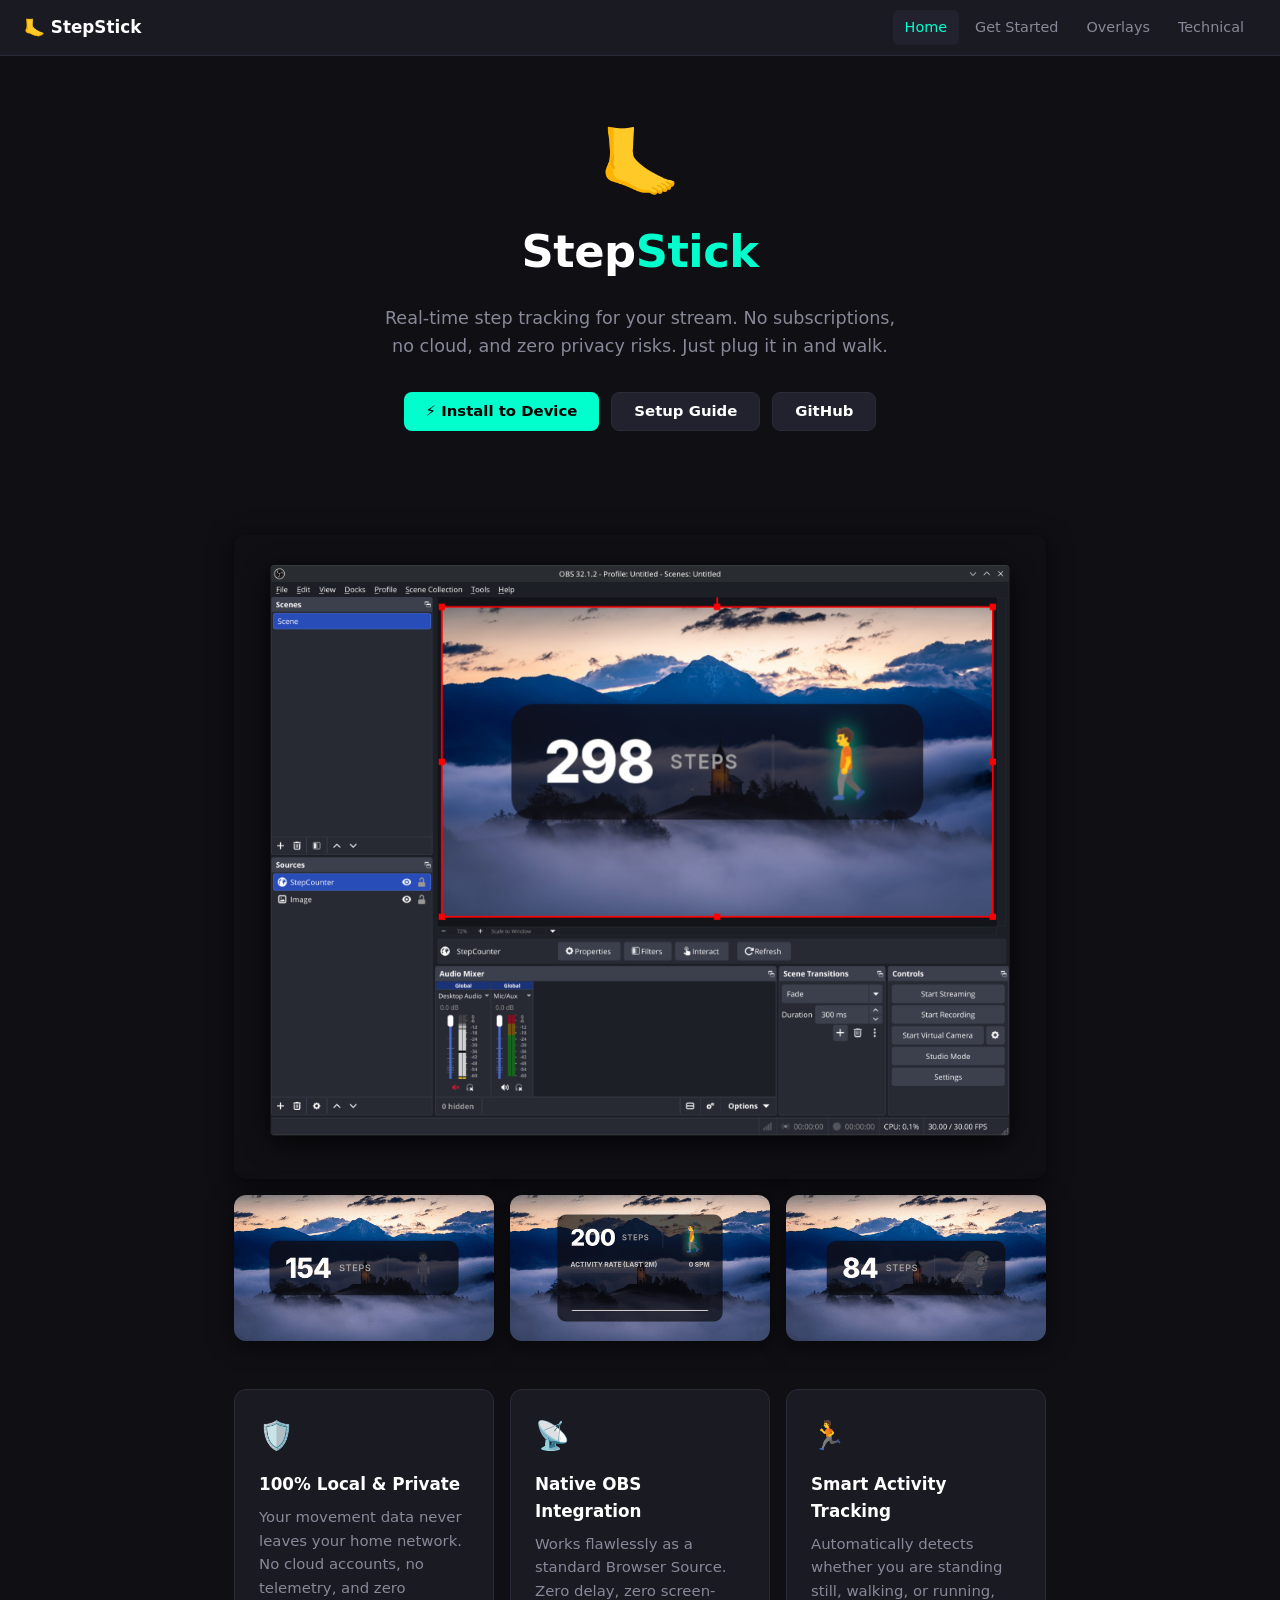
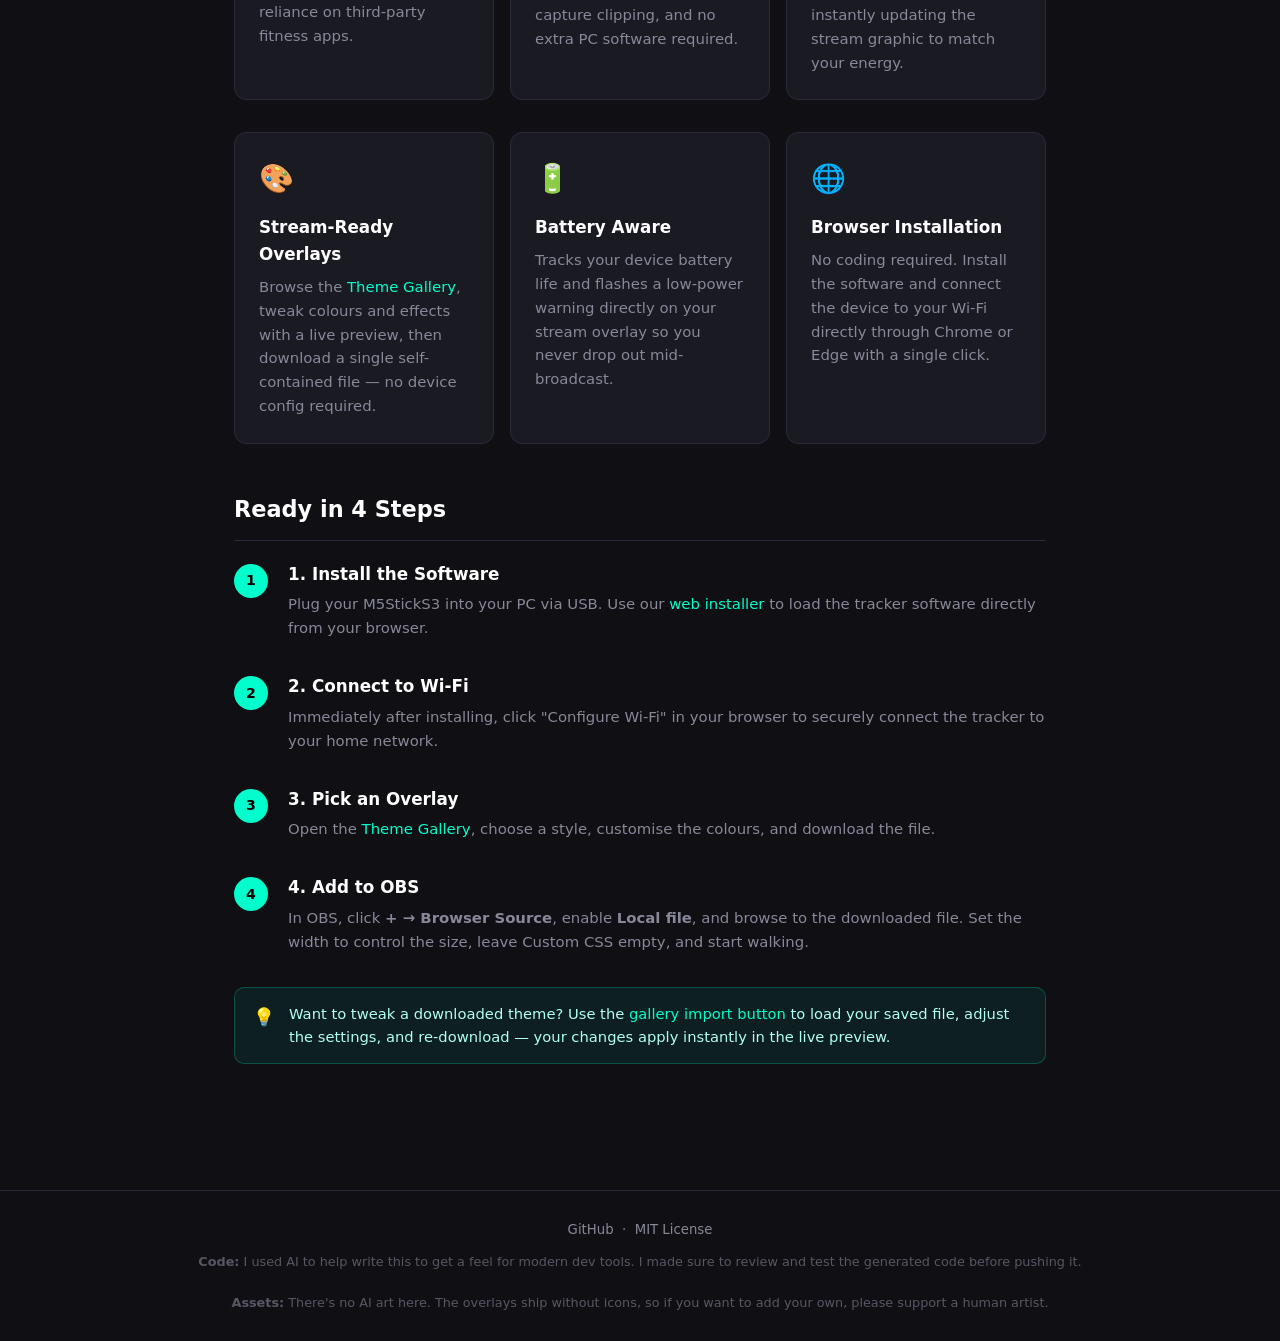
==== commit 676f66d0: "feat: overlay gallery" ====
--- a/docs/index.html
+++ b/docs/index.html
@@ -18,6 +18,7 @@
     <div class="nav-links">
       <a href="./index.html" class="active">Home</a>
       <a href="./setup.html">Get Started</a>
+      <a href="./gallery/">Overlays</a>
       <a href="./technical.html">Technical</a>
     </div>
   </nav>
@@ -66,9 +67,9 @@
       </div>
       <div class="card">
         <div class="card-icon">🎨</div>
-        <h2>Stream-Ready Themes</h2>
-        <p>Customise colours, icons, and glow effects directly from a built-in webpage to perfectly match your channel's
-          branding.</p>
+        <h2>Stream-Ready Overlays</h2>
+        <p>Browse the <a href="./gallery/">Theme Gallery</a>, tweak colours and effects with a live preview, then
+          download a single self-contained file — no device config required.</p>
       </div>
       <div class="card">
         <div class="card-icon">🔋</div>
@@ -103,24 +104,24 @@
       </li>
       <li>
         <div class="step-body">
-          <h3>3. Customise</h3>
-          <p>Go to <code>http://stepstick.local</code> to pick your stream colours and copy your private OBS overlay
-            URL.</p>
+          <h3>3. Pick an Overlay</h3>
+          <p>Open the <a href="./gallery/">Theme Gallery</a>, choose a style, customise the colours, and download the
+            file.</p>
         </div>
       </li>
       <li>
         <div class="step-body">
           <h3>4. Add to OBS</h3>
-          <p>Paste the URL as a new <strong>Browser Source</strong> in OBS. Set a transparent background, resize it, and
-            start walking.</p>
+          <p>In OBS, click <strong>+ → Browser Source</strong>, enable <strong>Local file</strong>, and browse to the
+            downloaded file. Set the width to control the size, leave Custom CSS empty, and start walking.</p>
         </div>
       </li>
     </ol>
 
     <div class="callout tip">
       <span class="callout-icon">💡</span>
-      <span>Once added to OBS, the overlay updates automatically whenever you change colours in the web dashboard — no
-        need to refresh!</span>
+      <span>Want to tweak a downloaded theme? Use the <a href="./gallery/">gallery import button</a> to load your saved
+        file, adjust the settings, and re-download — your changes apply instantly in the live preview.</span>
     </div>
 
   </div>
